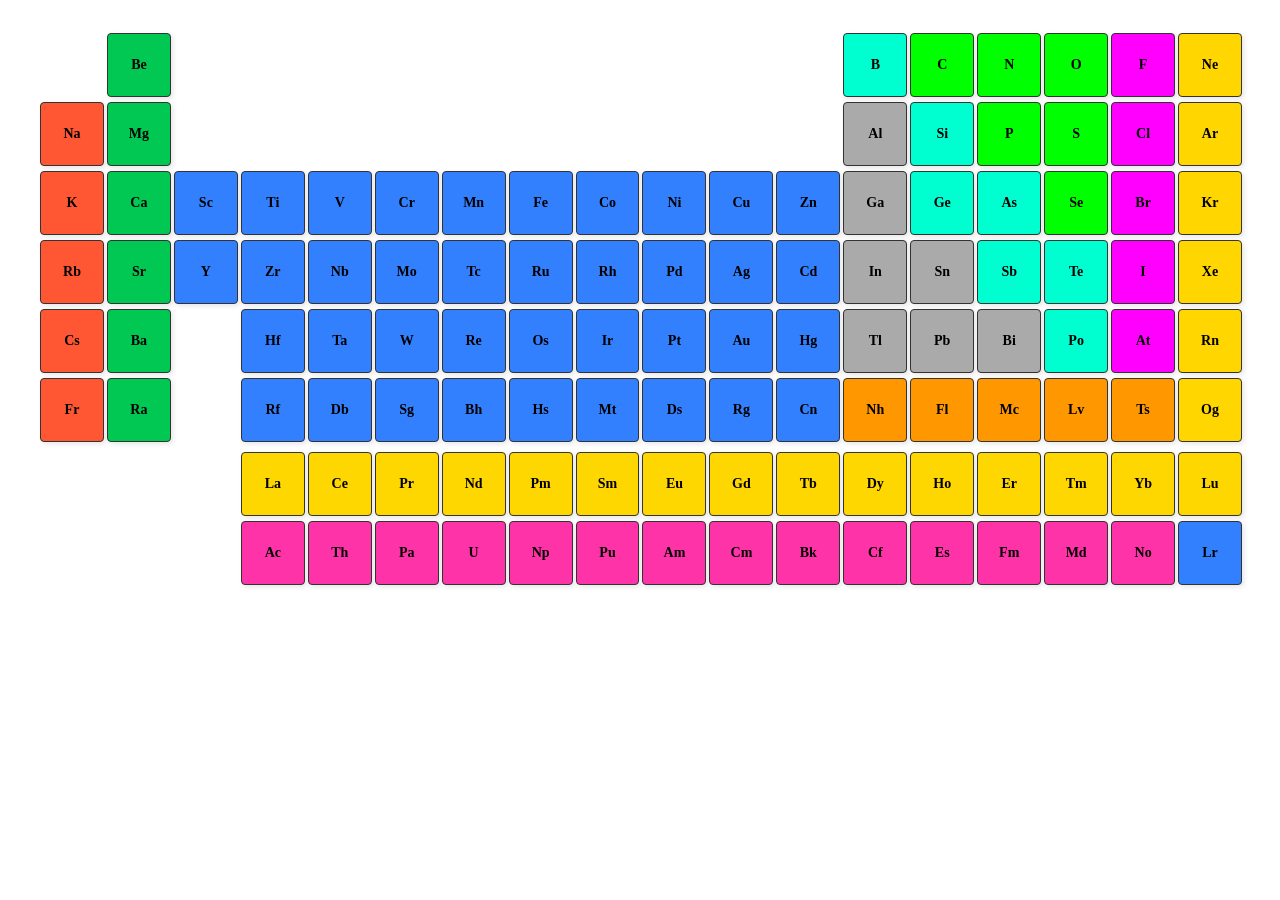
==== index.html @ 44434e07 "80% feito arrays colocados, for each feito, function modal feito, e estilização tambem. to enfrentan" ====
<!DOCTYPE html>
<html lang="en">
<head>
    <meta charset="UTF-8">
    <meta name="viewport" content="width=device-width, initial-scale=1.0">
    <title>Tabela periódica - aninha</title>
    <link rel="stylesheet" href="style.css">
</head>
<body>
     
  <div id="tabela-periodica"></div>
   
  <div id="modal" 
    <div class="modal-conteudo">
        <h2 id="modal-nome"></h2>
        <p id="modal-info"></p>
        <button id="btn-fechar">Fechar</button>
    </div>
</div>

    <script src="./script.js"></script>
</body>
</html>
---- style.css ----
#tabela-periodica {
    display: grid;
    grid-template-columns: repeat(18, 1fr); 
    gap: 5px; 
    padding: 20px;
    max-width: 1200px;
    margin: 0 auto;
}
.card-elemento {
    width: 100%;
    aspect-ratio: 1 / 1; 
    border: 1px solid #333;
    display: flex;
    align-items: center;
    justify-content: center;
    font-weight: bold;
    font-size: 14px;
    cursor: pointer;
    transition: transform 0.2s, box-shadow 0.2s;
    border-radius: 4px;
    box-shadow: 2px 2px 5px rgba(0,0,0,0.1);
}
.card-elemento:hover {
    transform: scale(1.1); 
    box-shadow: 0 0 10px rgba(0,0,0,0.3);
    z-index: 10;
}
.card-elemento {
    overflow: hidden;
}
#modal{
    display: none; 
    position: fixed; 
    top: 0; left: 0; 
    width: 100%; 
    height: 100%; 
    background: rgba(0,0,0,0.5); 
    justify-content: center; 
    align-items: center;
    z-index: 1000;
}
.modal-conteudo {
    background-color: white;
    padding: 20px;
    border-radius: 8px;
    width: 300px;
    text-align: center;
    color: black; 
}
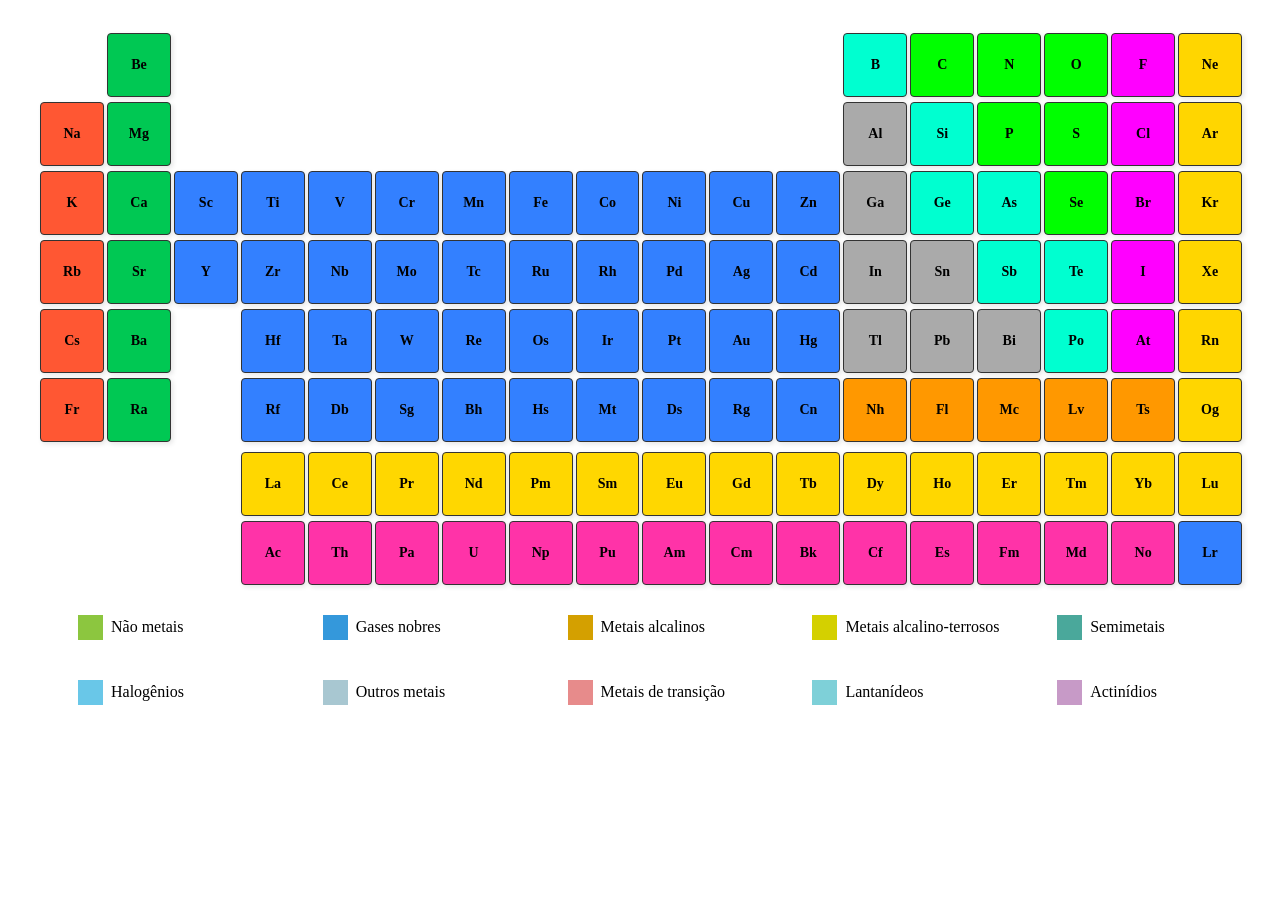
==== commit cef84eb3: "somente corrigir alguns erros agora" ====
--- a/index.html
+++ b/index.html
@@ -17,6 +17,9 @@
         <button id="btn-fechar">Fechar</button>
     </div>
 </div>
+    <!-- AQUI COMEÇA A LEGENDA-->
+
+          <div id="legenda"></div>
 
     <script src="./script.js"></script>
 </body>
--- a/style.css
+++ b/style.css
@@ -35,7 +35,7 @@
     top: 0; left: 0; 
     width: 100%; 
     height: 100%; 
-    background: rgba(0,0,0,0.5); 
+    background: rgba(0, 0, 0, 0); 
     justify-content: center; 
     align-items: center;
     z-index: 1000;
@@ -47,4 +47,13 @@
     width: 300px;
     text-align: center;
     color: black; 
-}+    margin-top: -190px;
+    margin-left: -140px;
+}
+#legenda{
+    display: grid;
+    flex-wrap:wrap;
+    gap:20px;
+    grid-template-columns: repeat(5, 1fr); 
+    margin-left: 60px;
+}
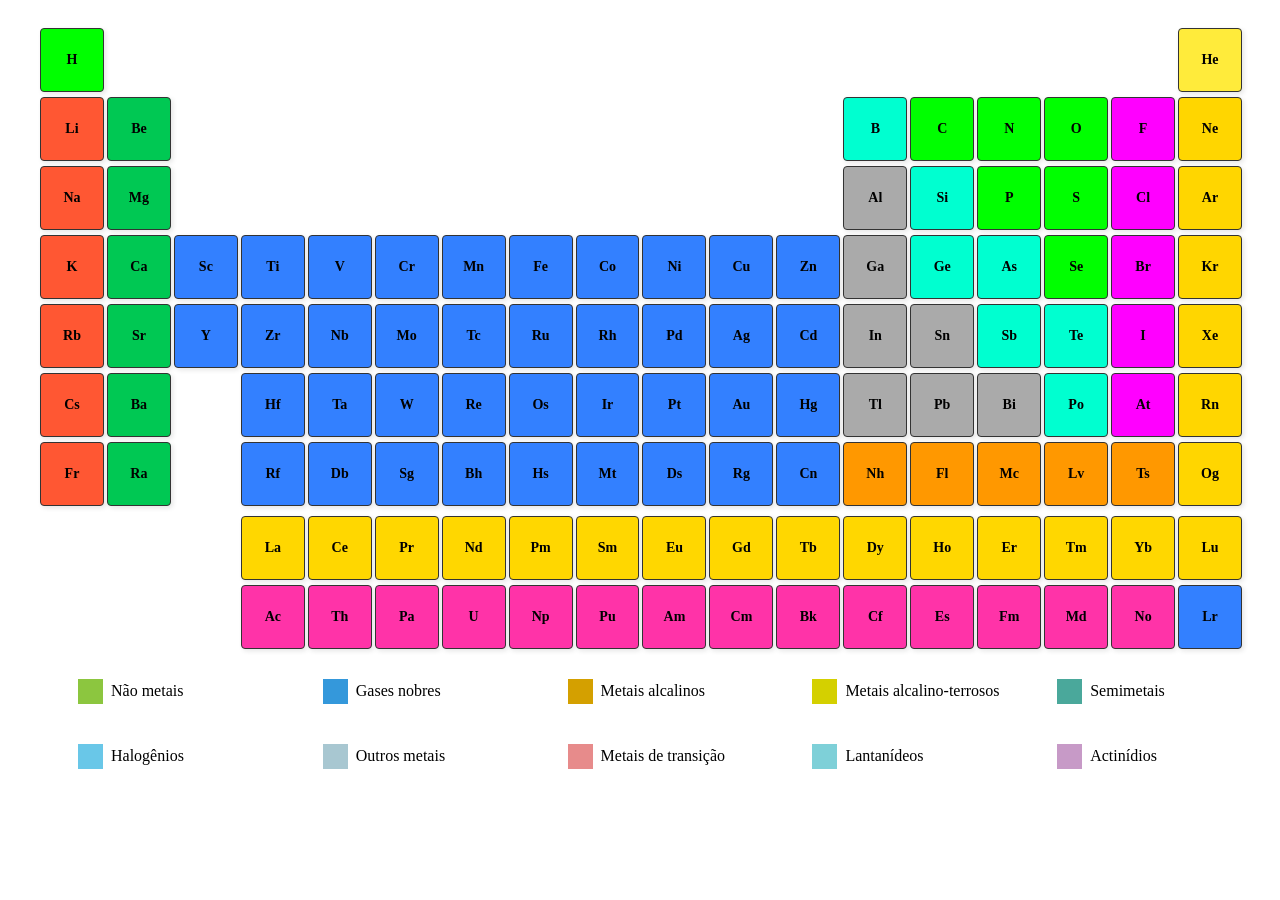
==== commit 8fd82fc2: "acabouuuu" ====
--- a/index.html
+++ b/index.html
@@ -8,19 +8,18 @@
 </head>
 <body>
      
-  <div id="tabela-periodica"></div>
+    <div id="tabela-periodica"></div>
    
-  <div id="modal" 
-    <div class="modal-conteudo">
-        <h2 id="modal-nome"></h2>
-        <p id="modal-info"></p>
-        <button id="btn-fechar">Fechar</button>
+    <div id="modal">
+        <div class="modal-conteudo">
+            <h2 id="modal-nome"></h2>
+            <p id="modal-info"></p>
+        </div>
     </div>
-</div>
     <!-- AQUI COMEÇA A LEGENDA-->
+    <div id="legenda"></div>
 
-          <div id="legenda"></div>
-
+    <script src="./dados.js"></script>
     <script src="./script.js"></script>
 </body>
 </html>
--- a/style.css
+++ b/style.css
@@ -32,16 +32,16 @@
 #modal{
     display: none; 
     position: fixed; 
-    top: 0; left: 0; 
-    width: 100%; 
-    height: 100%; 
-    background: rgba(0, 0, 0, 0); 
+    top: 180px; left: 430px; 
+    width: 20%; 
+    height: 20%; 
     justify-content: center; 
     align-items: center;
     z-index: 1000;
+    pointer-events: none;
 }
 .modal-conteudo {
-    background-color: white;
+    background-color: rgb(214, 214, 214);
     padding: 20px;
     border-radius: 8px;
     width: 300px;
@@ -49,6 +49,7 @@
     color: black; 
     margin-top: -190px;
     margin-left: -140px;
+    pointer-events: auto;
 }
 #legenda{
     display: grid;
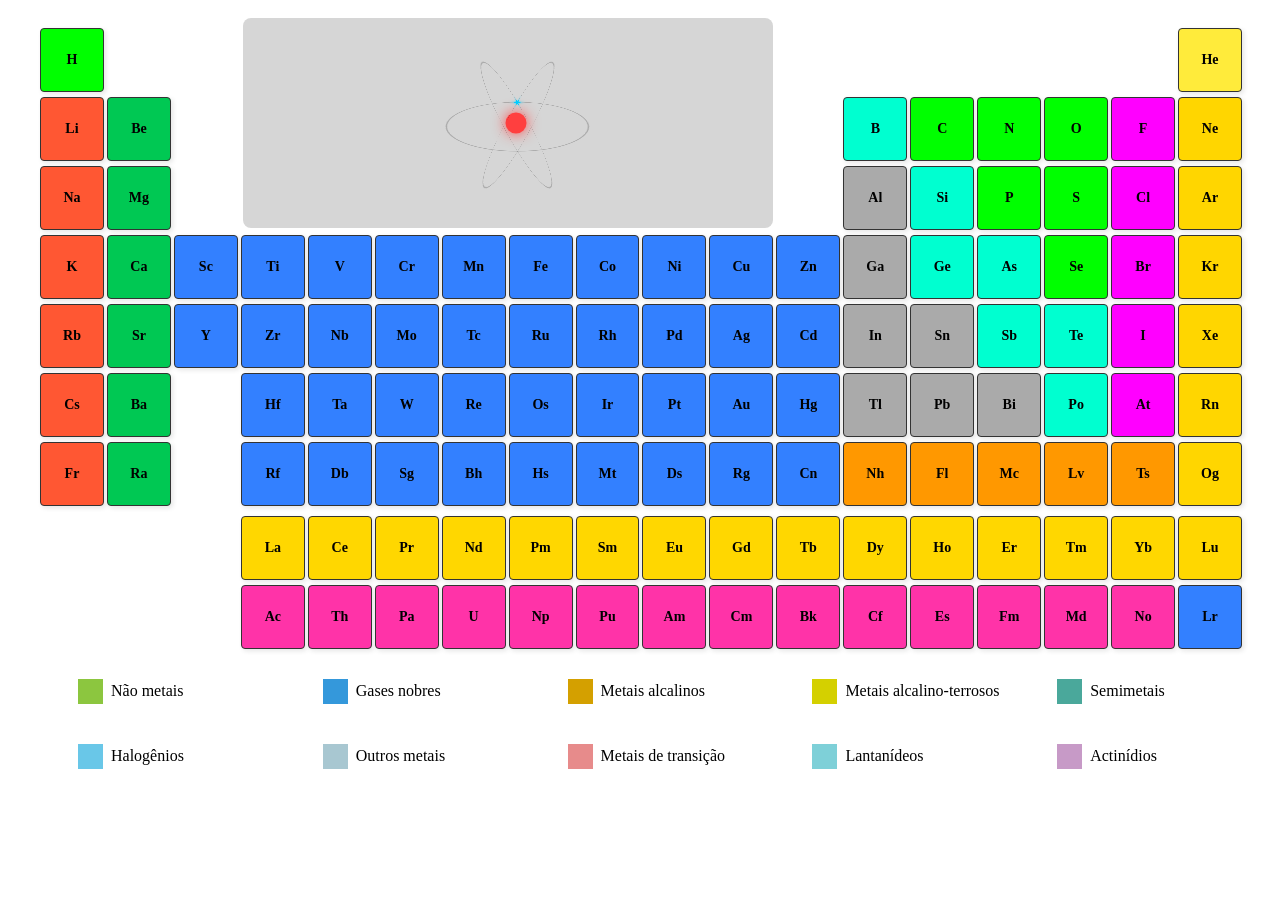
==== commit 94173878: "querido sandro, quero quebrar esse atomo na porrada quando acho que to acabando, Deus me mostra que " ====
--- a/index.html
+++ b/index.html
@@ -5,20 +5,35 @@
     <meta name="viewport" content="width=device-width, initial-scale=1.0">
     <title>Tabela periódica - aninha</title>
     <link rel="stylesheet" href="style.css">
+    <link rel="stylesheet" href="atom.css">
 </head>
 <body>
      
     <div id="tabela-periodica"></div>
-   
-    <div id="modal">
-        <div class="modal-conteudo">
+
+      <!-- AQUI COMEÇA O MODAL-->
+
+<div id="modal">
+    <div class="modal-conteudo">
+        <div class="info-texto">
             <h2 id="modal-nome"></h2>
             <p id="modal-info"></p>
         </div>
+
+       <!-- AQUI COMEÇA O ATOMO-->
+
+        <div class= "atom" id="atom"> 
+            <div class="nucleus"></div>
+            <div class="electron-orbit orbit-1"><div class="electron"></div></div>
+            <div class="electron-orbit orbit-2"><div class="electron"></div></div>
+            <div class="electron-orbit orbit-3"><div class="electron"></div></div>
+        </div>
     </div>
-    <!-- AQUI COMEÇA A LEGENDA-->
+</div>
+     <!-- AQUI COMEÇA A LEGENDA-->
     <div id="legenda"></div>
 
+    <script src="./atom.js"></script>
     <script src="./dados.js"></script>
     <script src="./script.js"></script>
 </body>
--- a/style.css
+++ b/style.css
@@ -29,27 +29,26 @@
 .card-elemento {
     overflow: hidden;
 }
-#modal{
-    display: none; 
-    position: fixed; 
-    top: 180px; left: 430px; 
-    width: 20%; 
-    height: 20%; 
-    justify-content: center; 
-    align-items: center;
-    z-index: 1000;
+#modal {
+    display: flex;
+    position: fixed;
+    z-index: 9999;
+    top: 2%;         
+    left: 19%; 
     pointer-events: none;
+    max-height: 210px;
 }
 .modal-conteudo {
+    display: flex;
+    flex-direction: row;
+    align-items: center;
+    justify-content: center;
+    gap: 15px;
     background-color: rgb(214, 214, 214);
-    padding: 20px;
+    padding: 5px 10px;
     border-radius: 8px;
-    width: 300px;
-    text-align: center;
-    color: black; 
-    margin-top: -190px;
-    margin-left: -140px;
-    pointer-events: auto;
+    width: 450px; 
+    pointer-events: none;
 }
 #legenda{
     display: grid;
@@ -58,3 +57,25 @@
     grid-template-columns: repeat(5, 1fr); 
     margin-left: 60px;
 }
+.modal-conteudo {
+    display: flex;          
+    flex-direction: row;   
+    align-items: center;    
+    justify-content: center;
+    gap: 15px;             
+    padding: 5px 30px;
+    min-width: 470px;   
+    padding: 15px 30px; 
+    height: auto;        
+    min-height: 100px;   
+    max-height: 80vh;    
+    width: fit-content;  
+}   
+.atom {
+    width: 40px;  
+    height: 40px;
+    position: relative;
+    flex-shrink: 0;
+    transform: scale(0.7);
+}
+
--- a/atom.css
+++ b/atom.css
@@ -0,0 +1,52 @@
+.atom{
+    width: 280px;
+    height: 16%;
+}
+.atom {
+    position: flex;
+    width: 200px;
+    height: 200px;
+    perspective: 1000px; 
+}
+.nucleus {
+    position: absolute;
+    top: 50%;
+    left: 50%;
+    width: 30px;
+    height: 30px;
+    background-color: #ff3f3f;
+    border-radius: 50%;
+    transform: translate(-50%, -50%);
+    box-shadow: 0 0 20px #ff3f3f;
+}
+.electron-orbit {
+    position: absolute;
+    top: 0;
+    left: 0;
+    width: 100%;
+    height: 100%;
+    border-radius: 50%;
+    border: 2px solid rgba(0, 0, 0, 0.2);
+    transform: translate(-50%, -50%);
+    animation: rotateOrbit linear infinite;
+}
+.electron {
+    position: absolute;
+    top: 0; left: 50%;
+    width: 10px; height: 10px;
+    background-color: #00ccff;
+    border-radius: 50%;
+    transform: translate(-50%, -50%);
+    box-shadow: 0 0 10px #00ccff;
+}
+
+/* Velocidades diferentes para as órbitas */
+.orbit-1 { animation-duration: 2s; transform: rotateX(70deg) rotateY(0deg); }
+.orbit-2 { animation-duration: 3s; transform: rotateX(70deg) rotateY(60deg); }
+.orbit-3 { animation-duration: 4s; transform: rotateX(70deg) rotateY(-60deg); }
+
+@keyframes rotateOrbit {
+    from { transform: rotateX(70deg) rotateY(0deg); }
+    to { transform: rotateX(70deg) rotateY(360deg); }
+}
+
